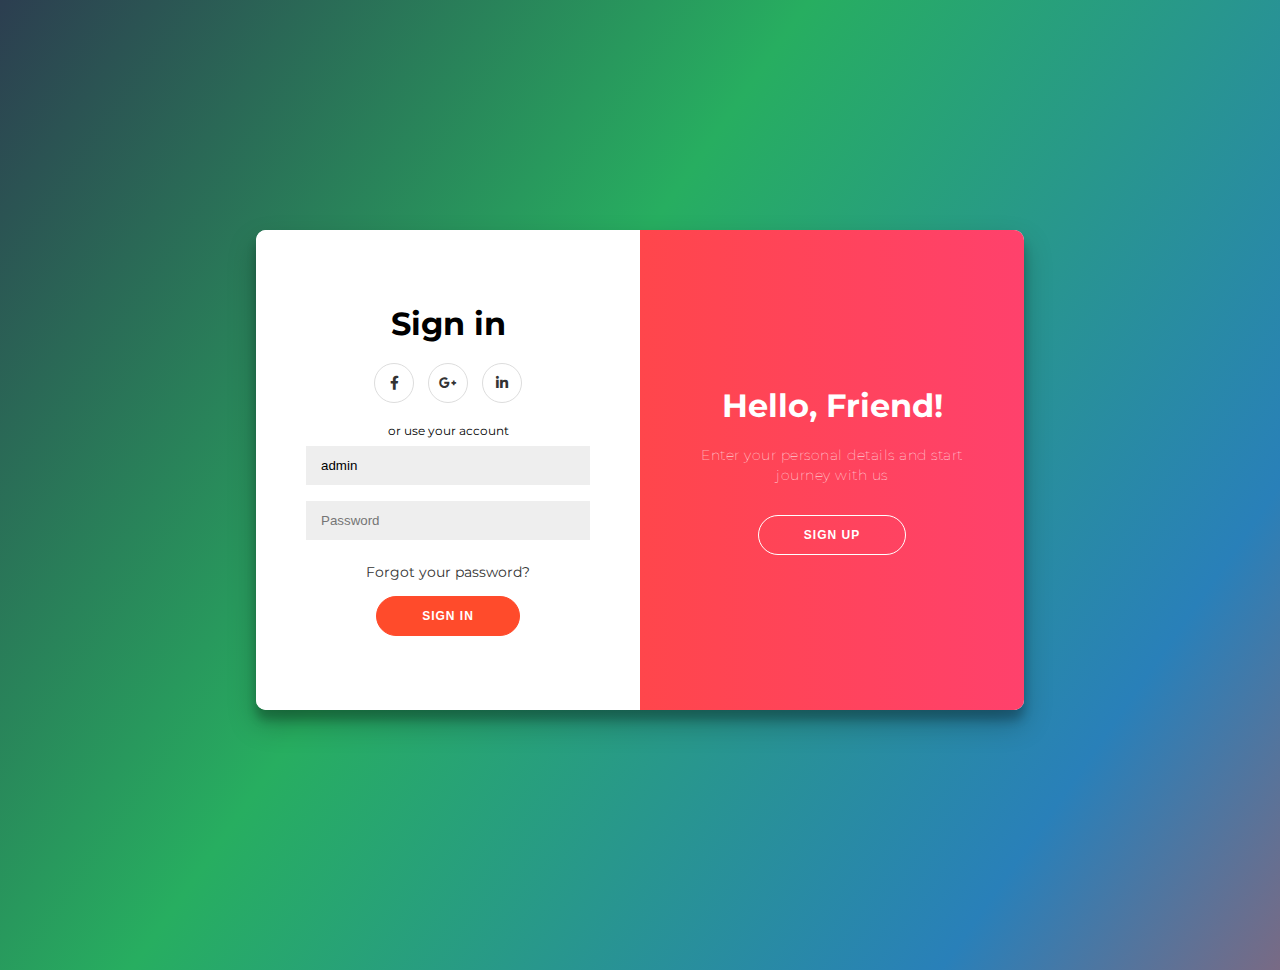
==== loginRegist.html @ 1ed5ac6f "Add files via upload" ====
<!DOCTYPE html>
<html lang="en">
<head>
    <meta charset="UTF-8">
    <title>regist</title>
    <link rel="stylesheet" href="styles/loginRegist.css">
    <script src="scripts/loginRegist.js"></script>

</head>
<body>
<div class="text">
</div>
<div class="container" id="container">
    <div class="form-container sign-up-container">
        <form action="#">
            <h1>Create Account</h1>
            <div class="social-container">
                <a href="#" class="social"><i class="fab fa-facebook-f"></i></a>
                <a href="#" class="social"><i class="fab fa-google-plus-g"></i></a>
                <a href="#" class="social"><i class="fab fa-linkedin-in"></i></a>
            </div>
            <span>or use your email for registration</span>
            <input type="text" placeholder="Name" value="admin" />
            <input type="email" placeholder="Email" value="admin@qq.com"/>
            <input type="password" placeholder="Password" />
            <button type="button">Sign Up</button>
        </form>
    </div>
    <div class="form-container sign-in-container">
        <form action="#">
            <h1>Sign in</h1>
            <div class="social-container">
                <a href="#" class="social"><i class="fab fa-facebook-f"></i></a>
                <a href="#" class="social"><i class="fab fa-google-plus-g"></i></a>
                <a href="#" class="social"><i class="fab fa-linkedin-in"></i></a>
            </div>
            <span>or use your account</span>
            <input type="email" placeholder="Email" value="admin"/>
            <input type="password" placeholder="Password" />
            <a href="#">Forgot your password?</a>
            <button type="button">Sign In</button>
        </form>
    </div>
    <div class="overlay-container">
        <div class="overlay">
            <div class="overlay-panel overlay-left">
                <h1>Welcome Back!</h1>
                <p>To keep connected with us please login with your personal info</p>
                <button class="ghost" id="signIn">Sign In</button>
            </div>
            <div class="overlay-panel overlay-right">
                <h1>Hello, Friend!</h1>
                <p>Enter your personal details and start journey with us</p>
                <button class="ghost" id="signUp">Sign Up</button>
            </div>
        </div>
    </div>
</div>

<script>
    const signUpButton = document.getElementById('signUp');
    const signInButton = document.getElementById('signIn');
    const container = document.getElementById('container');
    signUpButton.addEventListener('click', () => {
        container.classList.add("right-panel-active");
    });
    signInButton.addEventListener('click', () => {
        container.classList.remove("right-panel-active");
    });
</script>
</body>
</html>
---- styles/loginRegist.css ----
@import url("https://lf3-cdn-tos.bytecdntp.com/cdn/expire-1-M/font-awesome/5.15.2/css/all.min.css");
@import url('https://fonts.googleapis.com/css?family=Montserrat:400,800');

* {
    box-sizing: border-box;
}

body {
    background: #222;
    display: flex;
    justify-content: center;
    align-items: center;
    /*flex-direction: column;*/
    font-family: 'Montserrat', sans-serif;
    height: 100vh;
    margin: 20px 0 50px;
    font-family:"montserrat";
    background-image:linear-gradient(125deg,#2c3e50,#27ae60,#2980b9,#e74c3c,#8e44ad);
    background-size:200%;
    animation:bganimation 15s infinite;
}

h1 {
    font-weight: bold;
    margin: 0;
}

h2 {
    text-align: center;
}

p {
    font-size: 14px;
    font-weight: 100;
    line-height: 20px;
    letter-spacing: 0.5px;
    margin: 20px 0 30px;
}

span {
    font-size: 12px;
}

a {
    color: #333;
    font-size: 14px;
    text-decoration: none;
    margin: 15px 0;
}

button {
    border-radius: 20px;
    border: 1px solid #FF4B2B;
    background-color: #FF4B2B;
    color: #FFFFFF;
    font-size: 12px;
    font-weight: bold;
    padding: 12px 45px;
    letter-spacing: 1px;
    text-transform: uppercase;
    transition: transform 80ms ease-in;
}

button:active {
    transform: scale(0.95);
}

button:focus {
    outline: none;
}

button.ghost {
    background-color: transparent;
    border-color: #FFFFFF;
}

form {
    background-color: #FFFFFF;
    display: flex;
    align-items: center;
    justify-content: center;
    flex-direction: column;
    padding: 0 50px;
    height: 100%;
    text-align: center;
}

input {
    background-color: #eee;
    border: none;
    padding: 12px 15px;
    margin: 8px 0;
    width: 100%;
}

.container {
    background-color: #fff;
    border-radius: 10px;
    box-shadow: 0 14px 28px rgba(0,0,0,0.25),
    0 10px 10px rgba(0,0,0,0.22);
    position: relative;
    overflow: hidden;
    width: 768px;
    max-width: 100%;
    min-height: 480px;

}

.form-container {
    position: absolute;
    top: 0;
    height: 100%;
    transition: all 0.6s ease-in-out;
}

.sign-in-container {
    left: 0;
    width: 50%;
    z-index: 2;
}

.container.right-panel-active .sign-in-container {
    transform: translateX(100%);
}

.sign-up-container {
    left: 0;
    width: 50%;
    opacity: 0;
    z-index: 1;
}

.container.right-panel-active .sign-up-container {
    transform: translateX(100%);
    opacity: 1;
    z-index: 5;
    animation: show 0.6s;
}

@keyframes show {
    0%, 49.99% {
        opacity: 0;
        z-index: 1;
    }

    50%, 100% {
        opacity: 1;
        z-index: 5;
    }
}

.overlay-container {
    position: absolute;
    top: 0;
    left: 50%;
    width: 50%;
    height: 100%;
    overflow: hidden;
    transition: transform 0.6s ease-in-out;
    z-index: 100;
}

.container.right-panel-active .overlay-container{
    transform: translateX(-100%);
}

.overlay {
    background: #FF416C;
    background: -webkit-linear-gradient(to right, #FF4B2B, #FF416C);
    background: linear-gradient(to right, #FF4B2B, #FF416C);
    background-repeat: no-repeat;
    background-size: cover;
    background-position: 0 0;
    color: #FFFFFF;
    position: relative;
    left: -100%;
    height: 100%;
    width: 200%;
    transform: translateX(0);
    transition: transform 0.6s ease-in-out;
}

.container.right-panel-active .overlay {
    transform: translateX(50%);
}

.overlay-panel {
    position: absolute;
    display: flex;
    align-items: center;
    justify-content: center;
    flex-direction: column;
    padding: 0 40px;
    text-align: center;
    top: 0;
    height: 100%;
    width: 50%;
    transform: translateX(0);
    transition: transform 0.6s ease-in-out;
}

.overlay-left {
    transform: translateX(-20%);
}

.container.right-panel-active .overlay-left {
    transform: translateX(0);
}

.overlay-right {
    right: 0;
    transform: translateX(0);
}

.container.right-panel-active .overlay-right {
    transform: translateX(20%);
}

.social-container {
    margin: 20px 0;
}

.social-container a {
    border: 1px solid #DDDDDD;
    border-radius: 50%;
    display: inline-flex;
    justify-content: center;
    align-items: center;
    margin: 0 5px;
    height: 40px;
    width: 40px;
}

footer {
    background-color: #222;
    color: #fff;
    font-size: 14px;
    bottom: 0;
    position: fixed;
    left: 0;
    right: 0;
    text-align: center;
    z-index: 999;
}

footer p {
    margin: 10px 0;
}

footer i {
    color: red;
}

footer a {
    color: #3c97bf;
    text-decoration: none;
}


.text {
    color:white;
    text-transform:uppercase;
    margin:300px 0;
    z-index: -1;
}
@keyframes bganimation {
    0% {
        background-position:0% 50%;
    }
    50% {
        background-position:100% 50%;
    }
    100% {
        background-position:0% 50%;
    }
}
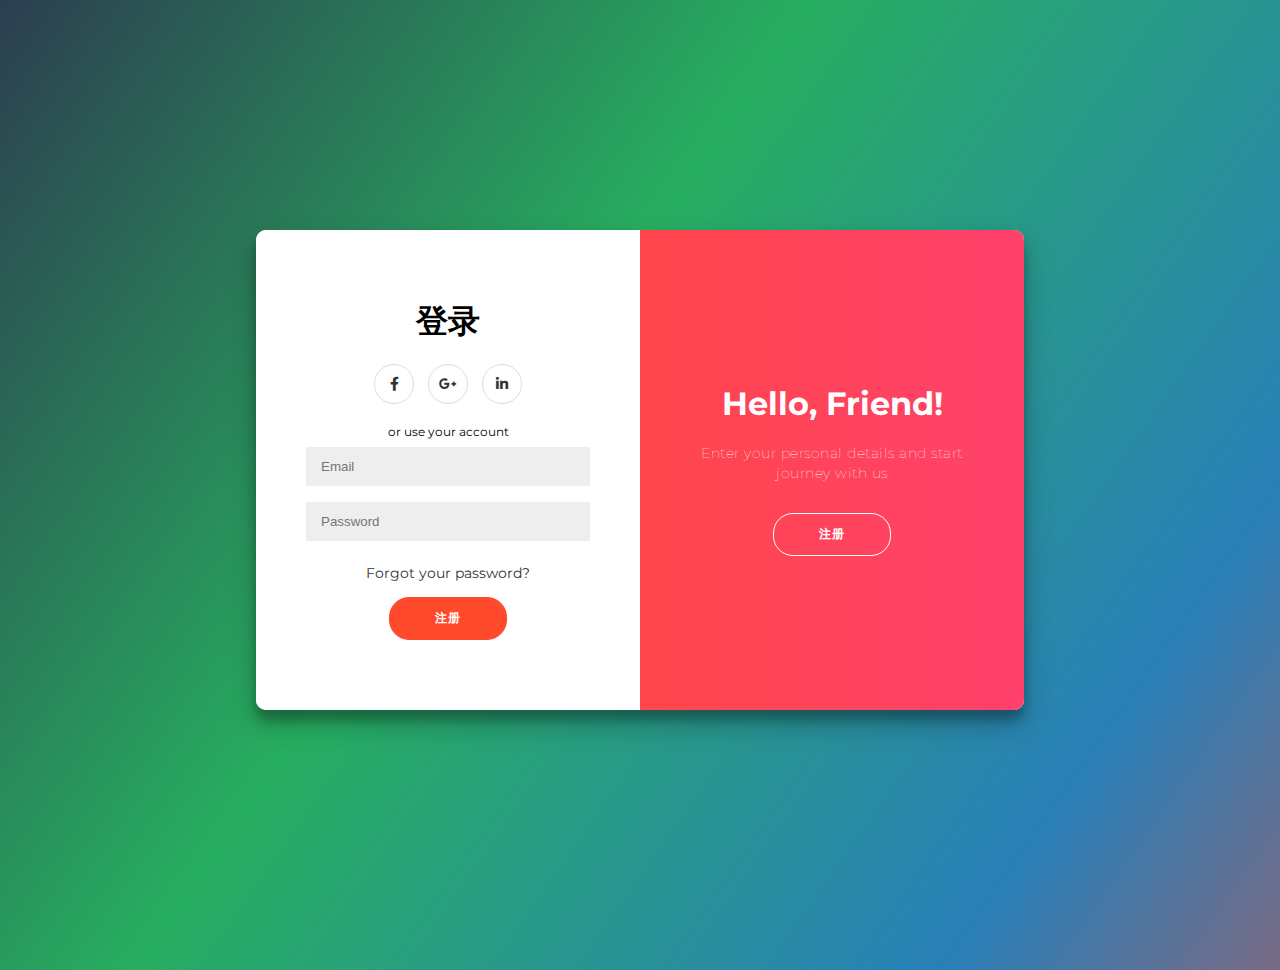
==== commit edc25763: "Update loginRegist.html" ====
--- a/loginRegist.html
+++ b/loginRegist.html
@@ -20,25 +20,25 @@
                 <a href="#" class="social"><i class="fab fa-linkedin-in"></i></a>
             </div>
             <span>or use your email for registration</span>
-            <input type="text" placeholder="Name" value="admin" />
-            <input type="email" placeholder="Email" value="admin@qq.com"/>
+            <input type="text" placeholder="Name"  />
+            <input type="email" placeholder="Email"/>
             <input type="password" placeholder="Password" />
             <button type="button">Sign Up</button>
         </form>
     </div>
     <div class="form-container sign-in-container">
         <form action="#">
-            <h1>Sign in</h1>
+            <h1>登录</h1>
             <div class="social-container">
                 <a href="#" class="social"><i class="fab fa-facebook-f"></i></a>
                 <a href="#" class="social"><i class="fab fa-google-plus-g"></i></a>
                 <a href="#" class="social"><i class="fab fa-linkedin-in"></i></a>
             </div>
             <span>or use your account</span>
-            <input type="email" placeholder="Email" value="admin"/>
+            <input type="email" placeholder="Email" />
             <input type="password" placeholder="Password" />
             <a href="#">Forgot your password?</a>
-            <button type="button">Sign In</button>
+            <button type="button">注册</button>
         </form>
     </div>
     <div class="overlay-container">
@@ -46,12 +46,12 @@
             <div class="overlay-panel overlay-left">
                 <h1>Welcome Back!</h1>
                 <p>To keep connected with us please login with your personal info</p>
-                <button class="ghost" id="signIn">Sign In</button>
+                <button class="ghost" id="signIn">登录</button>
             </div>
             <div class="overlay-panel overlay-right">
                 <h1>Hello, Friend!</h1>
                 <p>Enter your personal details and start journey with us</p>
-                <button class="ghost" id="signUp">Sign Up</button>
+                <button class="ghost" id="signUp">注册</button>
             </div>
         </div>
     </div>
@@ -69,4 +69,4 @@
     });
 </script>
 </body>
-</html>+</html>
